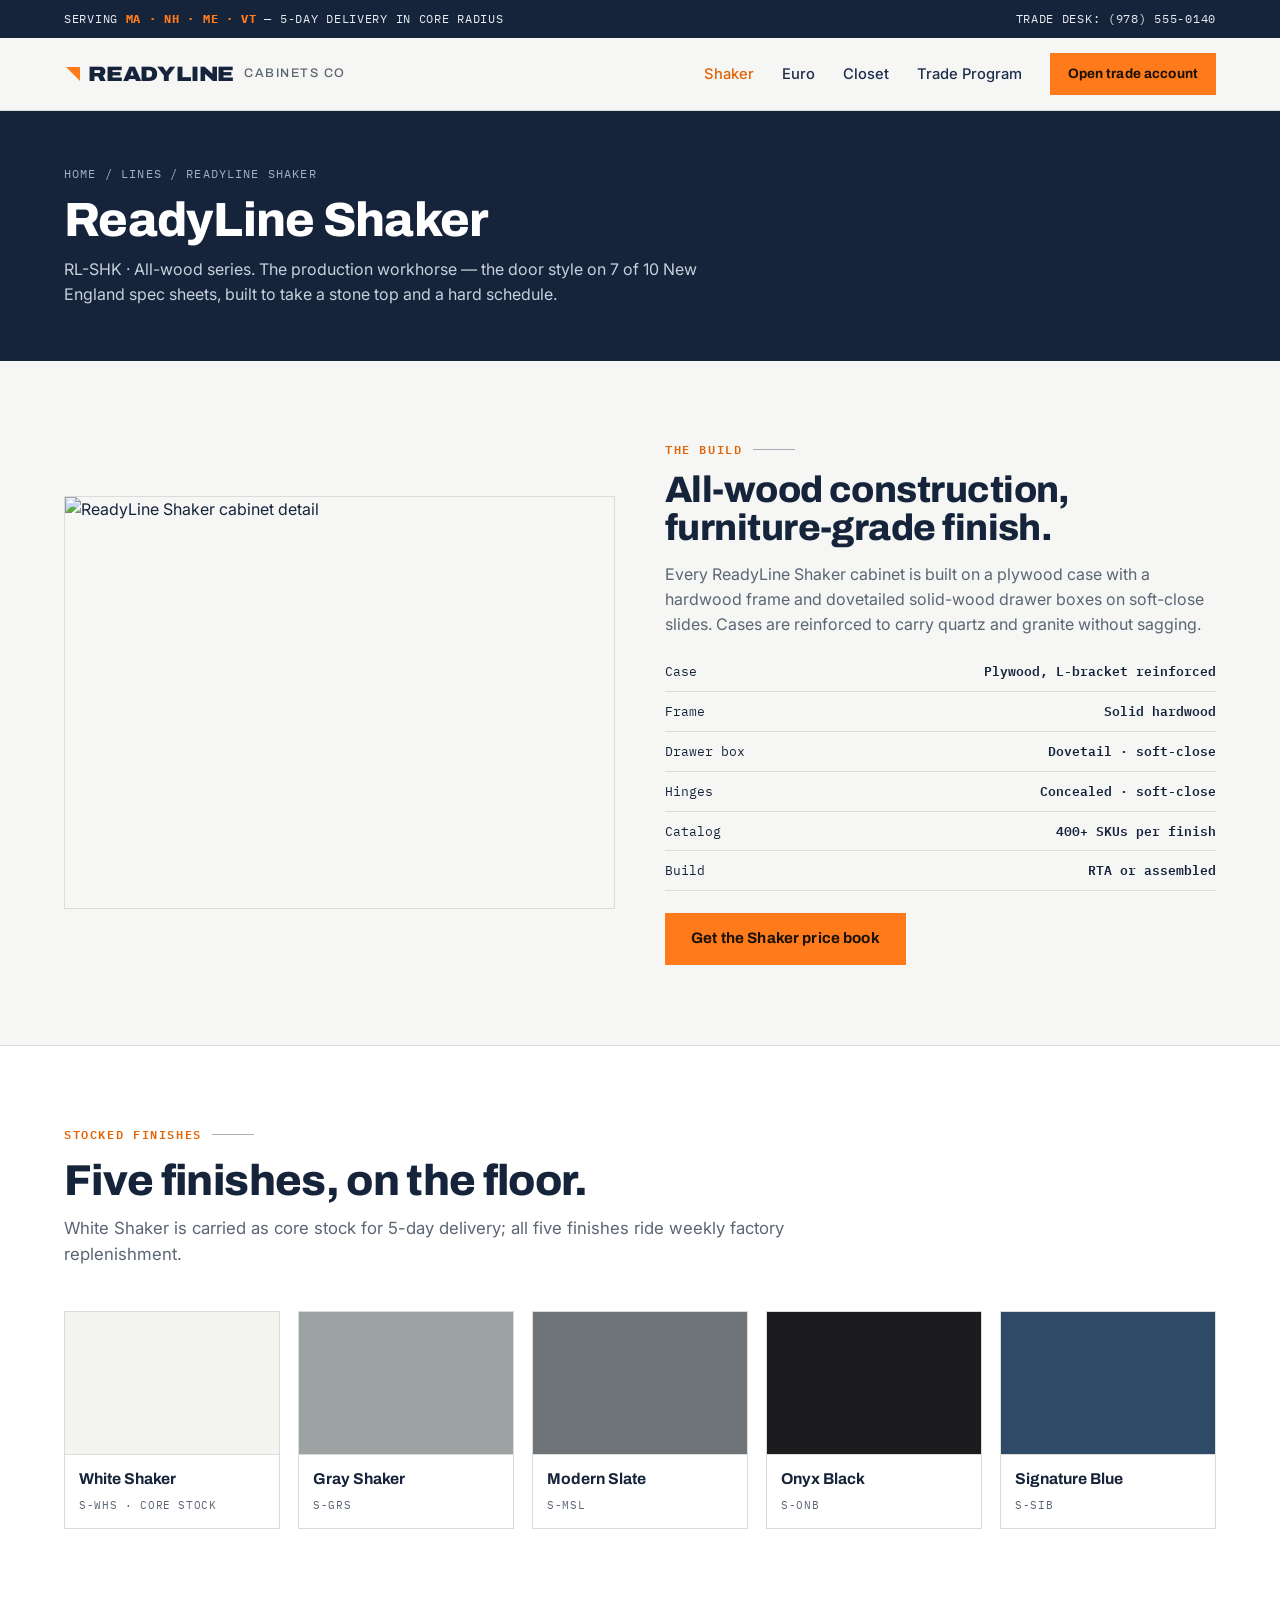
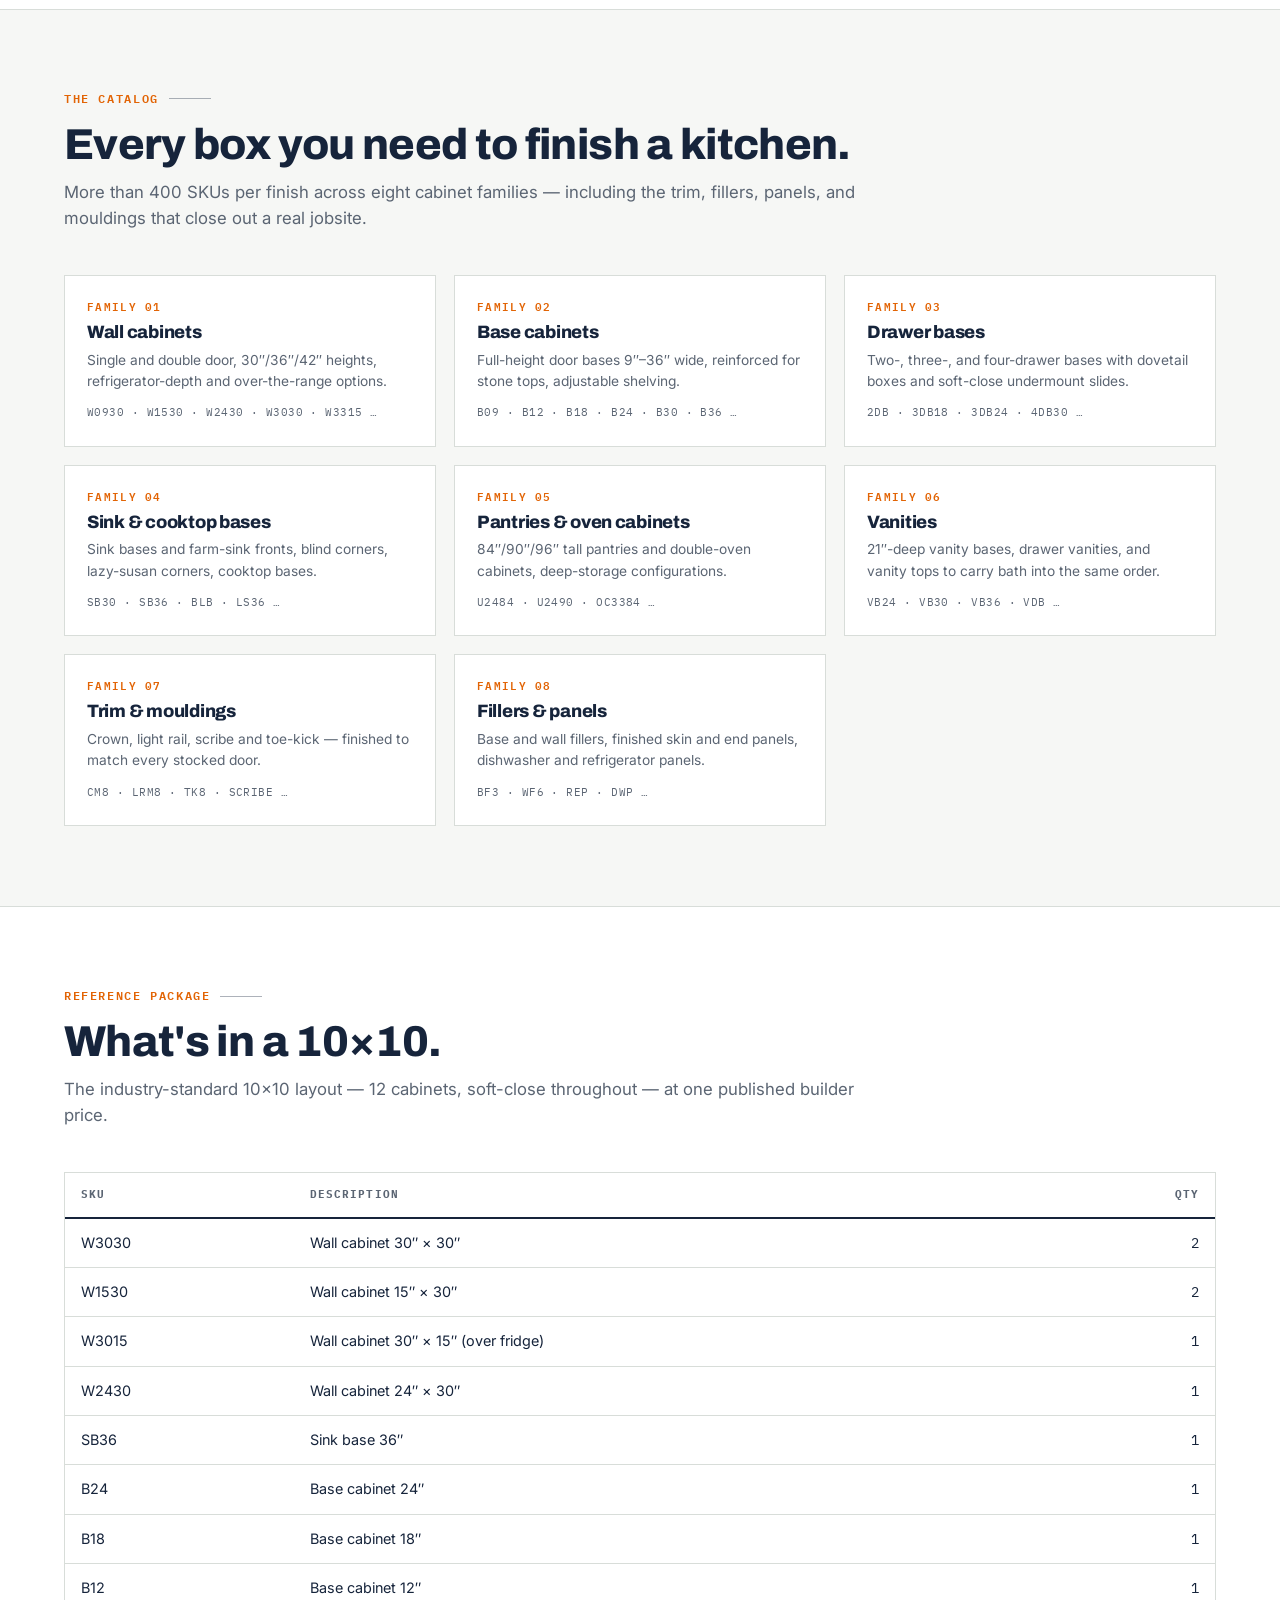
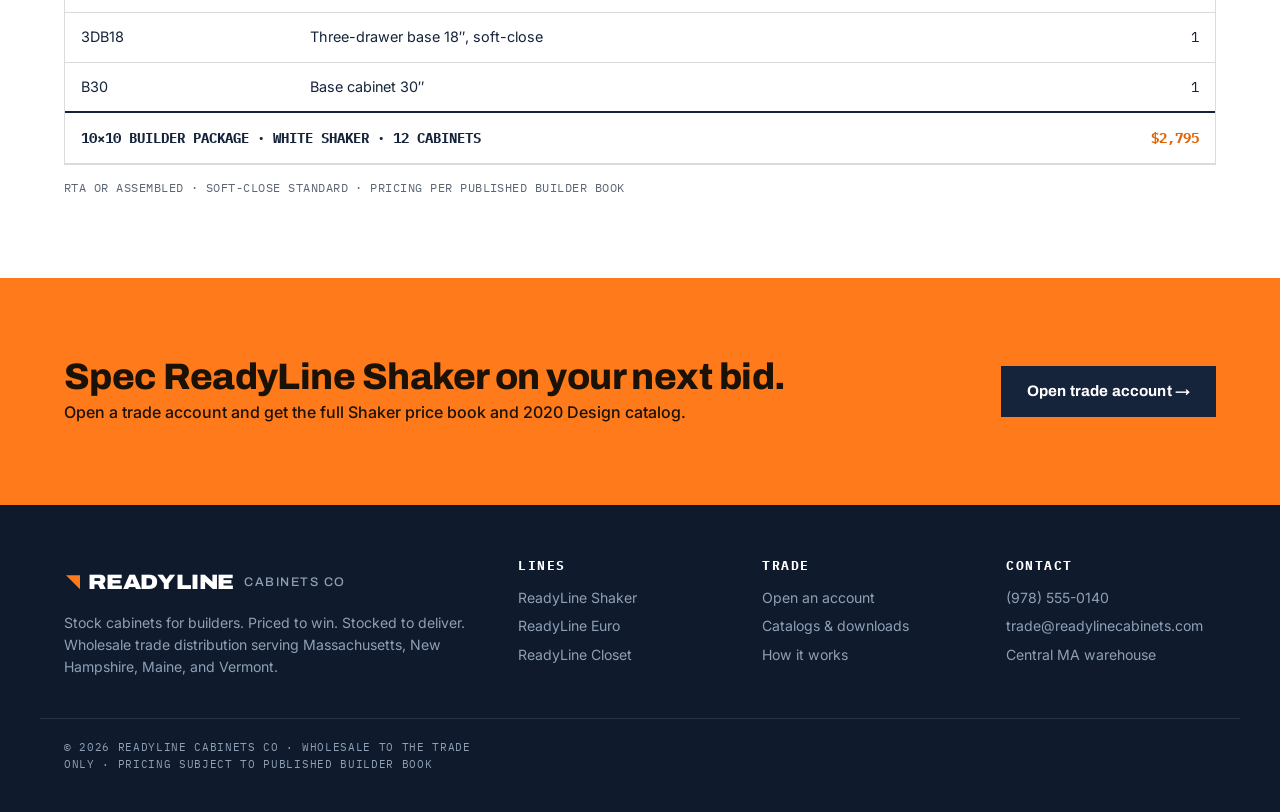
==== shaker.html @ bfcf804e "Add initial shaker.html file with content" ====
<!DOCTYPE html>
<html lang="en">
<head>
<meta charset="UTF-8">
<meta name="viewport" content="width=device-width, initial-scale=1.0">
<title>ReadyLine Shaker — All-Wood Cabinet Line | ReadyLine Cabinets Co</title>
<meta name="description" content="ReadyLine Shaker: all-wood plywood-case cabinets with dovetail drawers and soft-close hardware, in five stocked finishes. 400+ SKUs per finish. 10×10 from $2,795.">
<link rel="preconnect" href="https://fonts.googleapis.com">
<link rel="preconnect" href="https://fonts.gstatic.com" crossorigin>
<link href="https://fonts.googleapis.com/css2?family=Archivo:wdth,wght@75..125,400..900&family=Inter:wght@400;500;600&family=IBM+Plex+Mono:wght@400;500;600&display=swap" rel="stylesheet">
<link rel="stylesheet" href="style.css">
</head>
<body>

<div class="util">
  <div class="wrap">
    <div>SERVING <b>MA · NH · ME · VT</b> — 5-DAY DELIVERY IN CORE RADIUS</div>
    <div class="right mono"><a href="tel:+19785550140">TRADE DESK: (978) 555-0140</a></div>
  </div>
</div>

<nav>
  <div class="wrap">
    <a class="logo" href="index.html"><span class="tick"></span>READYLINE<span>CABINETS CO</span></a>
    <div class="navlinks">
      <a href="shaker.html" class="active">Shaker</a>
      <a href="euro.html">Euro</a>
      <a href="closet.html">Closet</a>
      <a href="trade.html">Trade Program</a>
      <a class="btn btn-orange btn-sm" href="trade.html#account">Open trade account</a>
    </div>
  </div>
</nav>

<section class="pintro">
  <div class="wrap">
    <div class="crumb"><a href="index.html">Home</a> / Lines / ReadyLine Shaker</div>
    <h1>ReadyLine Shaker</h1>
    <p>RL-SHK · All-wood series. The production workhorse — the door style on 7 of 10 New England spec sheets, built to take a stone top and a hard schedule.</p>
  </div>
</section>

<section>
  <div class="wrap">
    <div class="split">
      <div class="pic"><img src="https://d8j0ntlcm91z4.cloudfront.net/user_3DdZ4EmGZwOFrPqo15FUIRkdeqv/hf_20260612_070105_70d6ec58-5614-4452-97a3-c5f49c88b384_min.webp" alt="ReadyLine Shaker cabinet detail"></div>
      <div class="txt">
        <div class="eyebrow">The Build</div>
        <h2>All-wood construction, furniture-grade finish.</h2>
        <p>Every ReadyLine Shaker cabinet is built on a plywood case with a hardwood frame and dovetailed solid-wood drawer boxes on soft-close slides. Cases are reinforced to carry quartz and granite without sagging.</p>
        <ul>
          <li><span>Case</span><span>Plywood, L-bracket reinforced</span></li>
          <li><span>Frame</span><span>Solid hardwood</span></li>
          <li><span>Drawer box</span><span>Dovetail · soft-close</span></li>
          <li><span>Hinges</span><span>Concealed · soft-close</span></li>
          <li><span>Catalog</span><span>400+ SKUs per finish</span></li>
          <li><span>Build</span><span>RTA or assembled</span></li>
        </ul>
        <a class="btn btn-orange" href="trade.html#account">Get the Shaker price book</a>
      </div>
    </div>
  </div>
</section>

<section style="background:var(--card);border-top:1px solid var(--line);border-bottom:1px solid var(--line)">
  <div class="wrap">
    <div class="sec-head">
      <div class="eyebrow">Stocked Finishes</div>
      <h2>Five finishes, on the floor.</h2>
      <p>White Shaker is carried as core stock for 5-day delivery; all five finishes ride weekly factory replenishment.</p>
    </div>
    <div class="fin-grid">
      <div class="fin"><div class="sw" style="background:#F4F4F0"></div><div class="nm"><b>White Shaker</b><small>S-WHS · Core stock</small></div></div>
      <div class="fin"><div class="sw" style="background:#9DA2A3"></div><div class="nm"><b>Gray Shaker</b><small>S-GRS</small></div></div>
      <div class="fin"><div class="sw" style="background:#6E7478"></div><div class="nm"><b>Modern Slate</b><small>S-MSL</small></div></div>
      <div class="fin"><div class="sw" style="background:#1C1C1E"></div><div class="nm"><b>Onyx Black</b><small>S-ONB</small></div></div>
      <div class="fin"><div class="sw" style="background:#2E4A66"></div><div class="nm"><b>Signature Blue</b><small>S-SIB</small></div></div>
    </div>
  </div>
</section>

<section>
  <div class="wrap">
    <div class="sec-head">
      <div class="eyebrow">The Catalog</div>
      <h2>Every box you need to finish a kitchen.</h2>
      <p>More than 400 SKUs per finish across eight cabinet families — including the trim, fillers, panels, and mouldings that close out a real jobsite.</p>
    </div>
    <div class="cats">
      <div class="cat"><div class="k">FAMILY 01</div><h4>Wall cabinets</h4><p>Single and double door, 30″/36″/42″ heights, refrigerator-depth and over-the-range options.</p><div class="skus">W0930 · W1530 · W2430 · W3030 · W3315 …</div></div>
      <div class="cat"><div class="k">FAMILY 02</div><h4>Base cabinets</h4><p>Full-height door bases 9″–36″ wide, reinforced for stone tops, adjustable shelving.</p><div class="skus">B09 · B12 · B18 · B24 · B30 · B36 …</div></div>
      <div class="cat"><div class="k">FAMILY 03</div><h4>Drawer bases</h4><p>Two-, three-, and four-drawer bases with dovetail boxes and soft-close undermount slides.</p><div class="skus">2DB · 3DB18 · 3DB24 · 4DB30 …</div></div>
      <div class="cat"><div class="k">FAMILY 04</div><h4>Sink &amp; cooktop bases</h4><p>Sink bases and farm-sink fronts, blind corners, lazy-susan corners, cooktop bases.</p><div class="skus">SB30 · SB36 · BLB · LS36 …</div></div>
      <div class="cat"><div class="k">FAMILY 05</div><h4>Pantries &amp; oven cabinets</h4><p>84″/90″/96″ tall pantries and double-oven cabinets, deep-storage configurations.</p><div class="skus">U2484 · U2490 · OC3384 …</div></div>
      <div class="cat"><div class="k">FAMILY 06</div><h4>Vanities</h4><p>21″-deep vanity bases, drawer vanities, and vanity tops to carry bath into the same order.</p><div class="skus">VB24 · VB30 · VB36 · VDB …</div></div>
      <div class="cat"><div class="k">FAMILY 07</div><h4>Trim &amp; mouldings</h4><p>Crown, light rail, scribe and toe-kick — finished to match every stocked door.</p><div class="skus">CM8 · LRM8 · TK8 · SCRIBE …</div></div>
      <div class="cat"><div class="k">FAMILY 08</div><h4>Fillers &amp; panels</h4><p>Base and wall fillers, finished skin and end panels, dishwasher and refrigerator panels.</p><div class="skus">BF3 · WF6 · REP · DWP …</div></div>
    </div>
  </div>
</section>

<section style="background:var(--card);border-top:1px solid var(--line)">
  <div class="wrap">
    <div class="sec-head">
      <div class="eyebrow">Reference Package</div>
      <h2>What's in a 10×10.</h2>
      <p>The industry-standard 10×10 layout — 12 cabinets, soft-close throughout — at one published builder price.</p>
    </div>
    <div class="tbl-wrap">
      <table class="spec">
        <thead><tr><th>SKU</th><th>Description</th><th class="r">Qty</th></tr></thead>
        <tbody>
          <tr><td>W3030</td><td>Wall cabinet 30″ × 30″</td><td class="r">2</td></tr>
          <tr><td>W1530</td><td>Wall cabinet 15″ × 30″</td><td class="r">2</td></tr>
          <tr><td>W3015</td><td>Wall cabinet 30″ × 15″ (over fridge)</td><td class="r">1</td></tr>
          <tr><td>W2430</td><td>Wall cabinet 24″ × 30″</td><td class="r">1</td></tr>
          <tr><td>SB36</td><td>Sink base 36″</td><td class="r">1</td></tr>
          <tr><td>B24</td><td>Base cabinet 24″</td><td class="r">1</td></tr>
          <tr><td>B18</td><td>Base cabinet 18″</td><td class="r">1</td></tr>
          <tr><td>B12</td><td>Base cabinet 12″</td><td class="r">1</td></tr>
          <tr><td>3DB18</td><td>Three-drawer base 18″, soft-close</td><td class="r">1</td></tr>
          <tr><td>B30</td><td>Base cabinet 30″</td><td class="r">1</td></tr>
        </tbody>
        <tfoot><tr><td colspan="2">10×10 BUILDER PACKAGE · WHITE SHAKER · 12 CABINETS</td><td class="r">$2,795</td></tr></tfoot>
      </table>
    </div>
    <p class="mono" style="font-size:.74rem;color:var(--slate);margin-top:14px;letter-spacing:.04em">RTA OR ASSEMBLED · SOFT-CLOSE STANDARD · PRICING PER PUBLISHED BUILDER BOOK</p>
  </div>
</section>

<section class="band">
  <div class="wrap">
    <div><h2>Spec ReadyLine Shaker on your next bid.</h2><p>Open a trade account and get the full Shaker price book and 2020 Design catalog.</p></div>
    <a class="btn" href="trade.html#account">Open trade account →</a>
  </div>
</section>

<footer>
  <div class="wrap">
    <div>
      <a class="logo" href="index.html"><span class="tick"></span>READYLINE<span style="color:#8FA0B6">CABINETS CO</span></a>
      <p style="margin-top:14px;max-width:30rem">Stock cabinets for builders. Priced to win. Stocked to deliver. Wholesale trade distribution serving Massachusetts, New Hampshire, Maine, and Vermont.</p>
    </div>
    <div><h4>Lines</h4><a href="shaker.html">ReadyLine Shaker</a><a href="euro.html">ReadyLine Euro</a><a href="closet.html">ReadyLine Closet</a></div>
    <div><h4>Trade</h4><a href="trade.html#account">Open an account</a><a href="trade.html#catalogs">Catalogs &amp; downloads</a><a href="trade.html#how">How it works</a></div>
    <div><h4>Contact</h4><a href="tel:+19785550140">(978) 555-0140</a><a href="mailto:trade@readylinecabinets.com">trade@readylinecabinets.com</a><a href="trade.html#contact">Central MA warehouse</a></div>
  </div>
  <div class="wrap foot-note">© 2026 READYLINE CABINETS CO · WHOLESALE TO THE TRADE ONLY · PRICING SUBJECT TO PUBLISHED BUILDER BOOK</div>
</footer>
</body>
</html>
---- style.css ----
/* ReadyLine Cabinets Co — shared stylesheet
   Brand: steel navy + safety orange + cool paper white, industrial cut-sheet aesthetic */
:root{
  --ink:#16243B; --ink2:#1E2F4D; --paper:#F6F7F5; --card:#FFFFFF;
  --line:#D8DDD9; --slate:#5B6573; --accent:#FF7A1A; --accent-d:#E26405;
  --ok:#1E7F4F; --foot:#0F1A2C; --hi:#FFF4EA;
  --disp:'Archivo',sans-serif; --body:'Inter',sans-serif; --mono:'IBM Plex Mono',monospace;
}
*{margin:0;padding:0;box-sizing:border-box}
html{scroll-behavior:smooth}
body{font-family:var(--body);color:var(--ink);background:var(--paper);line-height:1.55;font-size:16px}
img{max-width:100%;display:block}
a{color:inherit;text-decoration:none}
.wrap{max-width:1200px;margin:0 auto;padding:0 24px}
.mono{font-family:var(--mono)}
h1,h2,h3,h4{font-family:var(--disp);font-weight:800;line-height:1.05;letter-spacing:-.015em}
section{padding:80px 0}
.eyebrow{font-family:var(--mono);font-size:.72rem;font-weight:600;letter-spacing:.14em;text-transform:uppercase;color:var(--accent-d);display:flex;align-items:center;gap:10px}
.eyebrow::after{content:"";flex:0 0 42px;height:1px;background:var(--ink);opacity:.35}
.eyebrow.light{color:var(--accent)}
.eyebrow.light::after{background:#fff;opacity:.3}
.sec-head{max-width:50rem;margin-bottom:44px}
.sec-head h2{font-size:clamp(1.9rem,3.4vw,2.7rem);margin:14px 0 12px}
.sec-head p{color:var(--slate);font-size:1.05rem}
.btn{display:inline-block;font-family:var(--disp);font-weight:700;font-size:.95rem;letter-spacing:.01em;cursor:pointer;border:none;padding:14px 26px;transition:transform .15s ease,background .15s ease,color .15s ease}
.btn-orange{background:var(--accent);color:#1A1206}
.btn-orange:hover{background:var(--accent-d);color:#fff;transform:translateY(-1px)}
.btn-ghost{background:transparent;color:var(--ink);box-shadow:inset 0 0 0 2px var(--ink)}
.btn-ghost:hover{background:var(--ink);color:#fff}
.btn-ghost.light{color:#fff;box-shadow:inset 0 0 0 2px rgba(255,255,255,.6)}
.btn-ghost.light:hover{background:#fff;color:var(--ink)}
.btn-sm{padding:10px 18px;font-size:.85rem}
.reveal{opacity:0;transform:translateY(18px);transition:opacity .6s ease,transform .6s ease}
.reveal.in{opacity:1;transform:none}
@media (prefers-reduced-motion: reduce){.reveal{opacity:1;transform:none;transition:none}}

/* ---------- utility bar ---------- */
.util{background:var(--ink);color:#E9EDF3;font-family:var(--mono);font-size:.74rem;letter-spacing:.06em}
.util .wrap{display:flex;justify-content:space-between;align-items:center;height:38px}
.util b{color:var(--accent)}
@media(max-width:640px){.util .right{display:none}}

/* ---------- nav ---------- */
nav{position:sticky;top:0;z-index:50;background:rgba(246,247,245,.92);backdrop-filter:blur(8px);border-bottom:1px solid var(--line)}
nav .wrap{display:flex;align-items:center;justify-content:space-between;height:72px}
.logo{font-family:var(--disp);font-weight:900;font-stretch:115%;font-size:1.3rem;letter-spacing:-.01em;display:flex;align-items:center;gap:8px}
.logo .tick{width:14px;height:14px;background:var(--accent);clip-path:polygon(0 0,100% 0,100% 100%)}
.logo span{color:var(--slate);font-weight:500;font-stretch:100%;font-size:.78rem;letter-spacing:.12em;margin-left:2px}
.navlinks{display:flex;gap:28px;align-items:center}
.navlinks a:not(.btn){font-size:.92rem;font-weight:500;color:var(--ink2)}
.navlinks a:not(.btn):hover,.navlinks a.active{color:var(--accent-d)}
@media(max-width:920px){.navlinks a:not(.btn){display:none}}

/* ---------- hero (generic) ---------- */
.hero{position:relative;color:#fff;overflow:hidden}
.hero .bg{position:absolute;inset:0;z-index:0}
.hero .bg img{width:100%;height:100%;object-fit:cover}
.hero .bg::after{content:"";position:absolute;inset:0;background:linear-gradient(90deg,rgba(15,21,33,.92) 0%,rgba(15,21,33,.74) 42%,rgba(15,21,33,.30) 100%)}
.hero .wrap{position:relative;z-index:1;padding:96px 24px}
.hero.tall .wrap{padding:130px 24px}
.hero h1{font-size:clamp(2.4rem,5vw,3.8rem);font-stretch:108%;max-width:18ch}
.hero h1 .price{color:var(--accent)}
.hero p.lede{margin:20px 0 28px;font-size:1.1rem;color:#D6DCE6;max-width:36rem}
.hero .ctas{display:flex;gap:14px;flex-wrap:wrap}
.hero .states{margin-top:30px;font-family:var(--mono);font-size:.76rem;letter-spacing:.1em;color:#9FB0C6}
.hero .states b{color:#fff}

/* ---------- trust strip ---------- */
.strip{background:var(--ink);color:#fff}
.strip .wrap{display:grid;grid-template-columns:repeat(4,1fr)}
.strip .cell{padding:24px 20px;border-left:1px solid rgba(255,255,255,.12)}
.strip .cell:first-child{border-left:none}
.strip .num{font-family:var(--disp);font-weight:800;font-size:1.5rem;color:var(--accent)}
.strip .cap{font-family:var(--mono);font-size:.7rem;letter-spacing:.1em;color:#ADBACB;text-transform:uppercase;margin-top:4px}
@media(max-width:760px){.strip .wrap{grid-template-columns:repeat(2,1fr)}.strip .cell:nth-child(3){border-left:none}}

/* ---------- lines / cards ---------- */
.lines{display:grid;grid-template-columns:repeat(3,1fr);gap:22px}
.linecard{background:var(--card);border:1px solid var(--line);display:flex;flex-direction:column;transition:transform .18s ease,box-shadow .18s ease}
.linecard:hover{transform:translateY(-4px);box-shadow:0 16px 40px rgba(22,36,59,.12)}
.linecard .pic{aspect-ratio:16/10;overflow:hidden;position:relative}
.linecard .pic img{width:100%;height:100%;object-fit:cover;transition:transform .4s ease}
.linecard:hover .pic img{transform:scale(1.04)}
.linecard .pic .band{position:absolute;left:0;top:0;height:7px;width:100%}
.lc-pad{padding:24px 24px 26px;display:flex;flex-direction:column;flex:1}
.lc-code{font-family:var(--mono);font-size:.7rem;letter-spacing:.14em;color:var(--slate)}
.linecard h3{font-size:1.4rem;margin:8px 0 10px;font-stretch:106%}
.linecard p{font-size:.92rem;color:var(--slate)}
.lc-foot{margin-top:auto;padding-top:20px;display:flex;justify-content:space-between;align-items:center}
.lc-from{font-family:var(--mono);font-size:.74rem;color:var(--slate)}
.lc-from b{display:block;font-family:var(--disp);font-size:1.3rem;color:var(--ink)}
@media(max-width:980px){.lines{grid-template-columns:1fr;max-width:520px;margin:0 auto}}

/* ---------- split feature ---------- */
.split{display:grid;grid-template-columns:1fr 1fr;gap:50px;align-items:center}
.split.rev .txt{order:2}
.split .pic{aspect-ratio:4/3;overflow:hidden;border:1px solid var(--line)}
.split .pic img{width:100%;height:100%;object-fit:cover}
.split h2{font-size:clamp(1.7rem,3vw,2.3rem);margin:12px 0 14px}
.split p{color:var(--slate);margin-bottom:14px}
.split ul{list-style:none;margin:16px 0 22px;font-family:var(--mono);font-size:.84rem}
.split ul li{padding:9px 0;border-bottom:1px solid var(--line);display:flex;justify-content:space-between;gap:18px}
.split ul li span:last-child{color:var(--ink);font-weight:600;text-align:right}
@media(max-width:860px){.split{grid-template-columns:1fr;gap:26px}.split.rev .txt{order:0}}

/* ---------- finishes ---------- */
.fin-grid{display:grid;grid-template-columns:repeat(5,1fr);gap:18px}
.fin{background:var(--card);border:1px solid var(--line)}
.fin .sw{aspect-ratio:3/2;border-bottom:1px solid var(--line)}
.fin .nm{padding:12px 14px}
.fin .nm b{display:block;font-family:var(--disp);font-size:.98rem}
.fin .nm small{font-family:var(--mono);font-size:.68rem;letter-spacing:.06em;color:var(--slate);text-transform:uppercase}
@media(max-width:860px){.fin-grid{grid-template-columns:repeat(3,1fr)}}
@media(max-width:520px){.fin-grid{grid-template-columns:repeat(2,1fr)}}

/* ---------- category grid ---------- */
.cats{display:grid;grid-template-columns:repeat(3,1fr);gap:18px}
.cat{background:var(--card);border:1px solid var(--line);padding:22px 22px 24px;transition:border-color .15s ease}
.cat:hover{border-color:var(--accent)}
.cat .k{font-family:var(--mono);font-size:.68rem;letter-spacing:.12em;color:var(--accent-d);font-weight:600}
.cat h4{font-size:1.12rem;margin:8px 0 8px}
.cat p{font-size:.86rem;color:var(--slate)}
.cat .skus{margin-top:12px;font-family:var(--mono);font-size:.7rem;color:var(--slate);letter-spacing:.04em}
@media(max-width:860px){.cats{grid-template-columns:repeat(2,1fr)}}
@media(max-width:520px){.cats{grid-template-columns:1fr}}

/* ---------- spec table ---------- */
.tbl-wrap{overflow-x:auto;border:1px solid var(--line);background:var(--card)}
table.spec{width:100%;border-collapse:collapse;font-size:.9rem}
.spec th,.spec td{padding:13px 16px;text-align:left;border-bottom:1px solid var(--line)}
.spec thead th{font-family:var(--mono);font-size:.7rem;letter-spacing:.1em;text-transform:uppercase;color:var(--slate);border-bottom:2px solid var(--ink)}
.spec td.r,.spec th.r{text-align:right;font-family:var(--mono)}
.spec tbody tr:hover{background:var(--hi)}
.spec tfoot td{padding:14px 16px;font-weight:700;border-top:2px solid var(--ink);font-family:var(--mono)}
.spec tfoot td.r{color:var(--accent-d)}

/* ---------- steps ---------- */
.steps{display:grid;grid-template-columns:repeat(4,1fr);gap:22px}
.step{border-top:3px solid var(--ink);padding-top:18px}
.step .k{font-family:var(--mono);font-size:.72rem;letter-spacing:.12em;color:var(--accent-d);font-weight:600}
.step h3{font-size:1.1rem;margin:8px 0 8px}
.step p{font-size:.9rem;color:var(--slate)}
@media(max-width:860px){.steps{grid-template-columns:repeat(2,1fr)}}
@media(max-width:520px){.steps{grid-template-columns:1fr}}

/* ---------- callout band w/ image ---------- */
.callout{position:relative;color:#fff;overflow:hidden;background:var(--ink)}
.callout .bg{position:absolute;inset:0;z-index:0;opacity:.28}
.callout .bg img{width:100%;height:100%;object-fit:cover}
.callout .wrap{position:relative;z-index:1;display:grid;grid-template-columns:1.1fr .9fr;gap:40px;align-items:center}
.callout h2{font-size:clamp(1.8rem,3vw,2.5rem);margin-bottom:14px}
.callout p{color:#C7D0DC;max-width:34rem}
.callout .nums{display:grid;grid-template-columns:1fr 1fr;gap:22px}
.callout .nums .n{font-family:var(--disp);font-weight:800;font-size:2rem;color:var(--accent)}
.callout .nums .l{font-family:var(--mono);font-size:.72rem;letter-spacing:.08em;color:#ADBACB;text-transform:uppercase;margin-top:2px}
@media(max-width:860px){.callout .wrap{grid-template-columns:1fr;gap:26px}}

/* ---------- compare table ---------- */
.cmp-scroll{overflow-x:auto}
table.cmp{width:100%;border-collapse:collapse;font-size:.92rem;background:var(--card);border:1px solid var(--line)}
.cmp th,.cmp td{padding:15px 16px;text-align:left;border-bottom:1px solid var(--line)}
.cmp thead th{font-family:var(--mono);font-size:.72rem;letter-spacing:.1em;text-transform:uppercase;color:var(--slate);border-bottom:2px solid var(--ink)}
.cmp .rl{background:var(--hi);border-left:3px solid var(--accent);font-weight:600}
.cmp td.y{color:var(--ok);font-weight:600}
.cmp td.n{color:#B23B3B}

/* ---------- cta band ---------- */
.band{background:var(--accent);color:#1A1206}
.band .wrap{display:flex;justify-content:space-between;align-items:center;gap:30px;flex-wrap:wrap}
.band h2{font-size:clamp(1.6rem,3vw,2.3rem)}
.band p{font-weight:500;margin-top:4px}
.band .btn{background:var(--ink);color:#fff}
.band .btn:hover{background:#0D1626}

/* ---------- service area ---------- */
.area{background:var(--ink);color:#fff}
.area .sec-head p{color:#ADBACB}
.stgrid{display:grid;grid-template-columns:repeat(4,1fr);gap:18px}
.st{border:1px solid rgba(255,255,255,.16);padding:24px 22px}
.st .ab{font-family:var(--disp);font-weight:900;font-size:2rem;color:var(--accent)}
.st .nm{font-weight:600;margin:2px 0 10px}
.st .dt{font-family:var(--mono);font-size:.74rem;color:#ADBACB;line-height:1.7}
@media(max-width:860px){.stgrid{grid-template-columns:repeat(2,1fr)}}

/* ---------- faq ---------- */
.faq{max-width:820px}
.faq details{border-bottom:1px solid var(--line);padding:6px 0}
.faq summary{cursor:pointer;font-family:var(--disp);font-weight:700;font-size:1.05rem;padding:16px 0;list-style:none;display:flex;justify-content:space-between;align-items:center}
.faq summary::-webkit-details-marker{display:none}
.faq summary::after{content:"+";font-family:var(--mono);color:var(--accent-d);font-size:1.3rem}
.faq details[open] summary::after{content:"\2013"}
.faq p{color:var(--slate);padding:0 0 18px;font-size:.95rem}

/* ---------- downloads ---------- */
.dls{display:grid;grid-template-columns:repeat(3,1fr);gap:18px}
.dl{background:var(--card);border:1px solid var(--line);padding:22px;display:flex;flex-direction:column;gap:8px}
.dl .ic{width:38px;height:38px;background:var(--ink);color:var(--accent);font-family:var(--mono);font-weight:600;font-size:.7rem;display:flex;align-items:center;justify-content:center}
.dl h4{font-size:1.08rem}
.dl p{font-size:.85rem;color:var(--slate);flex:1}
.dl a{font-family:var(--mono);font-size:.78rem;font-weight:600;color:var(--accent-d);letter-spacing:.04em}
@media(max-width:860px){.dls{grid-template-columns:1fr}}

/* ---------- contact ---------- */
.contact-grid{display:grid;grid-template-columns:1fr 1fr;gap:44px}
.cform label{display:block;font-family:var(--mono);font-size:.72rem;letter-spacing:.08em;text-transform:uppercase;color:var(--slate);margin:14px 0 6px}
.cform input,.cform textarea,.cform select{width:100%;padding:12px 14px;border:1px solid var(--line);background:var(--card);font-family:var(--body);font-size:.95rem;color:var(--ink)}
.cform textarea{min-height:110px;resize:vertical}
.cinfo .row{display:flex;gap:12px;padding:16px 0;border-bottom:1px solid var(--line)}
.cinfo .row .k{font-family:var(--mono);font-size:.72rem;letter-spacing:.08em;text-transform:uppercase;color:var(--slate);width:90px;flex:0 0 90px}
.cinfo .row .v{font-weight:500}
@media(max-width:860px){.contact-grid{grid-template-columns:1fr;gap:26px}}

/* ---------- footer ---------- */
footer{background:var(--foot);color:#8FA0B6;padding:54px 0 38px;font-size:.88rem}
footer .wrap{display:grid;grid-template-columns:2fr 1fr 1fr 1fr;gap:34px}
footer .logo{color:#fff}
footer h4{color:#fff;font-size:.8rem;font-family:var(--mono);letter-spacing:.12em;text-transform:uppercase;margin-bottom:14px}
footer a{display:block;margin:7px 0}
footer a:hover{color:var(--accent)}
.foot-note{border-top:1px solid rgba(255,255,255,.1);margin-top:40px;padding-top:20px;font-family:var(--mono);font-size:.7rem;letter-spacing:.06em}
@media(max-width:860px){footer .wrap{grid-template-columns:1fr 1fr}}

/* page intro band (interior pages) */
.pintro{background:var(--ink);color:#fff;padding:54px 0}
.pintro .crumb{font-family:var(--mono);font-size:.72rem;letter-spacing:.1em;color:#9FB0C6;text-transform:uppercase;margin-bottom:12px}
.pintro .crumb a:hover{color:var(--accent)}
.pintro h1{font-size:clamp(2rem,4vw,3rem)}
.pintro p{color:#C7D0DC;max-width:42rem;margin-top:12px}
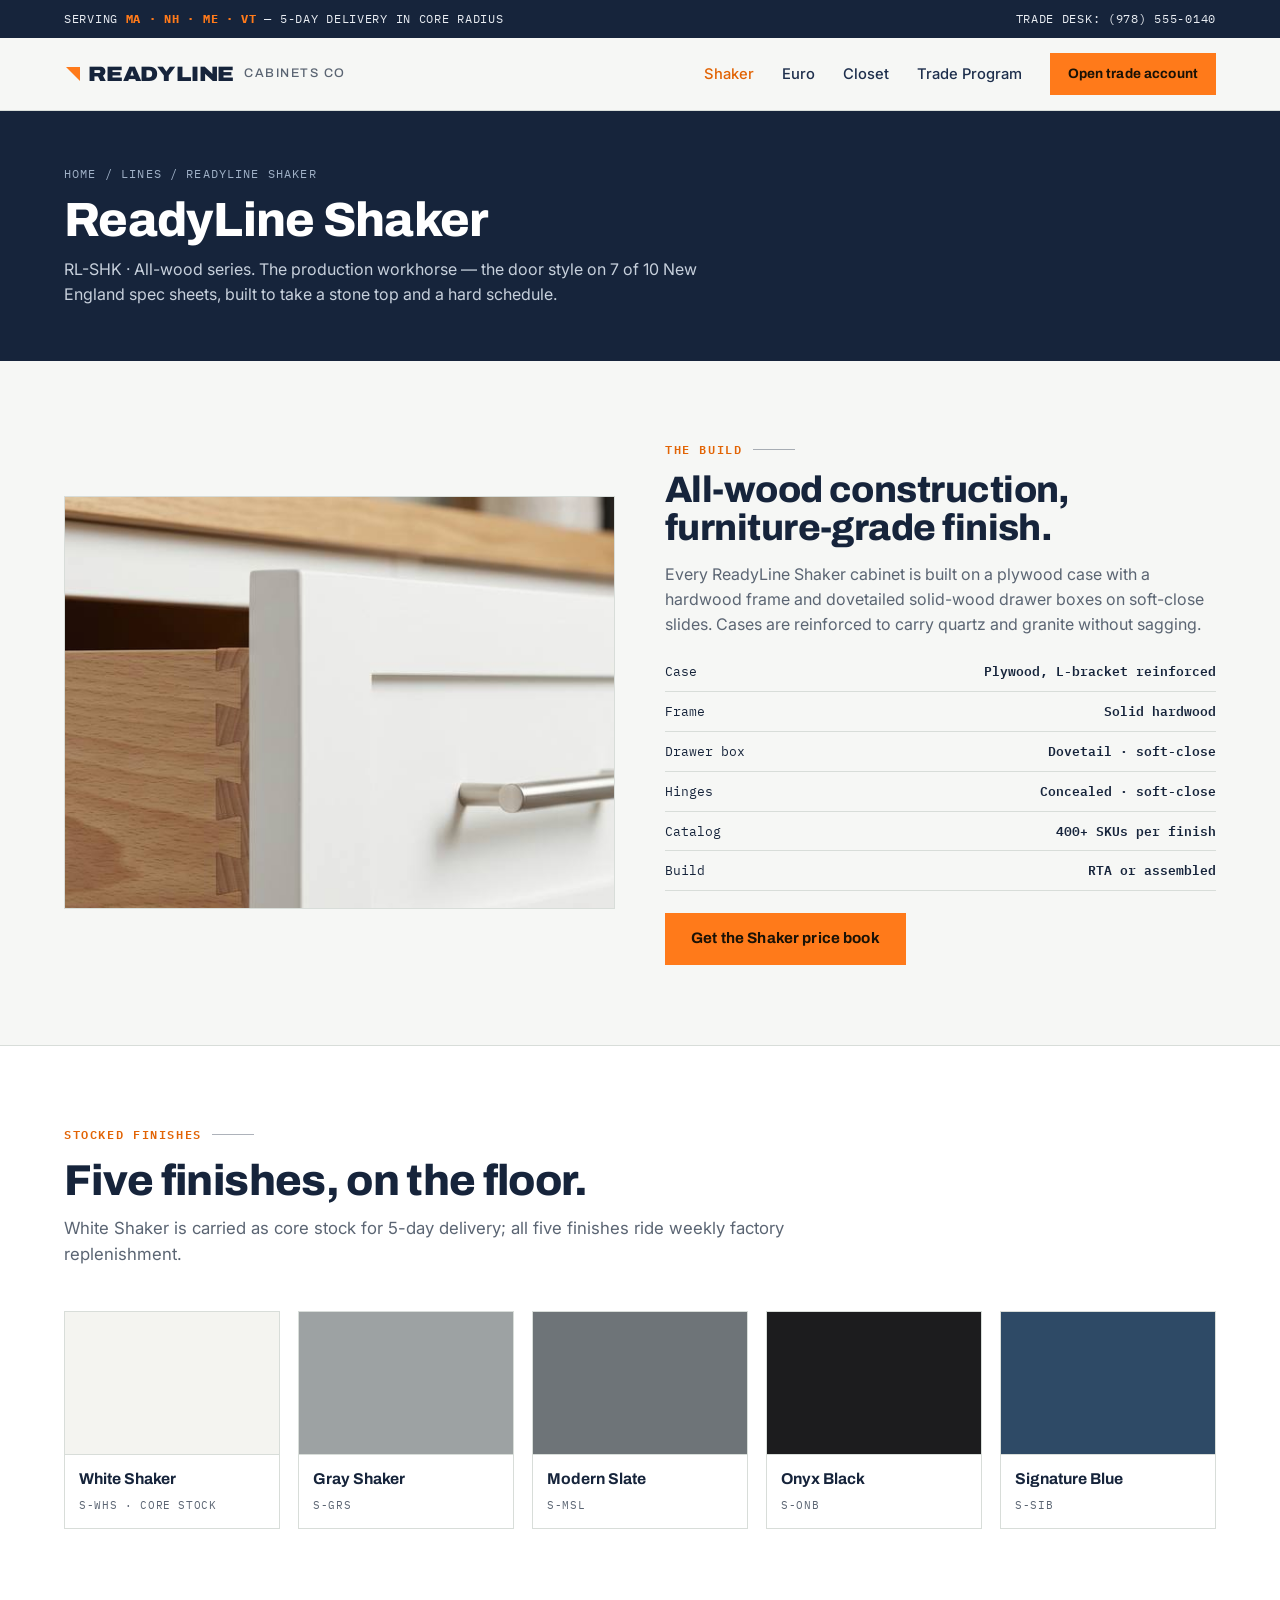
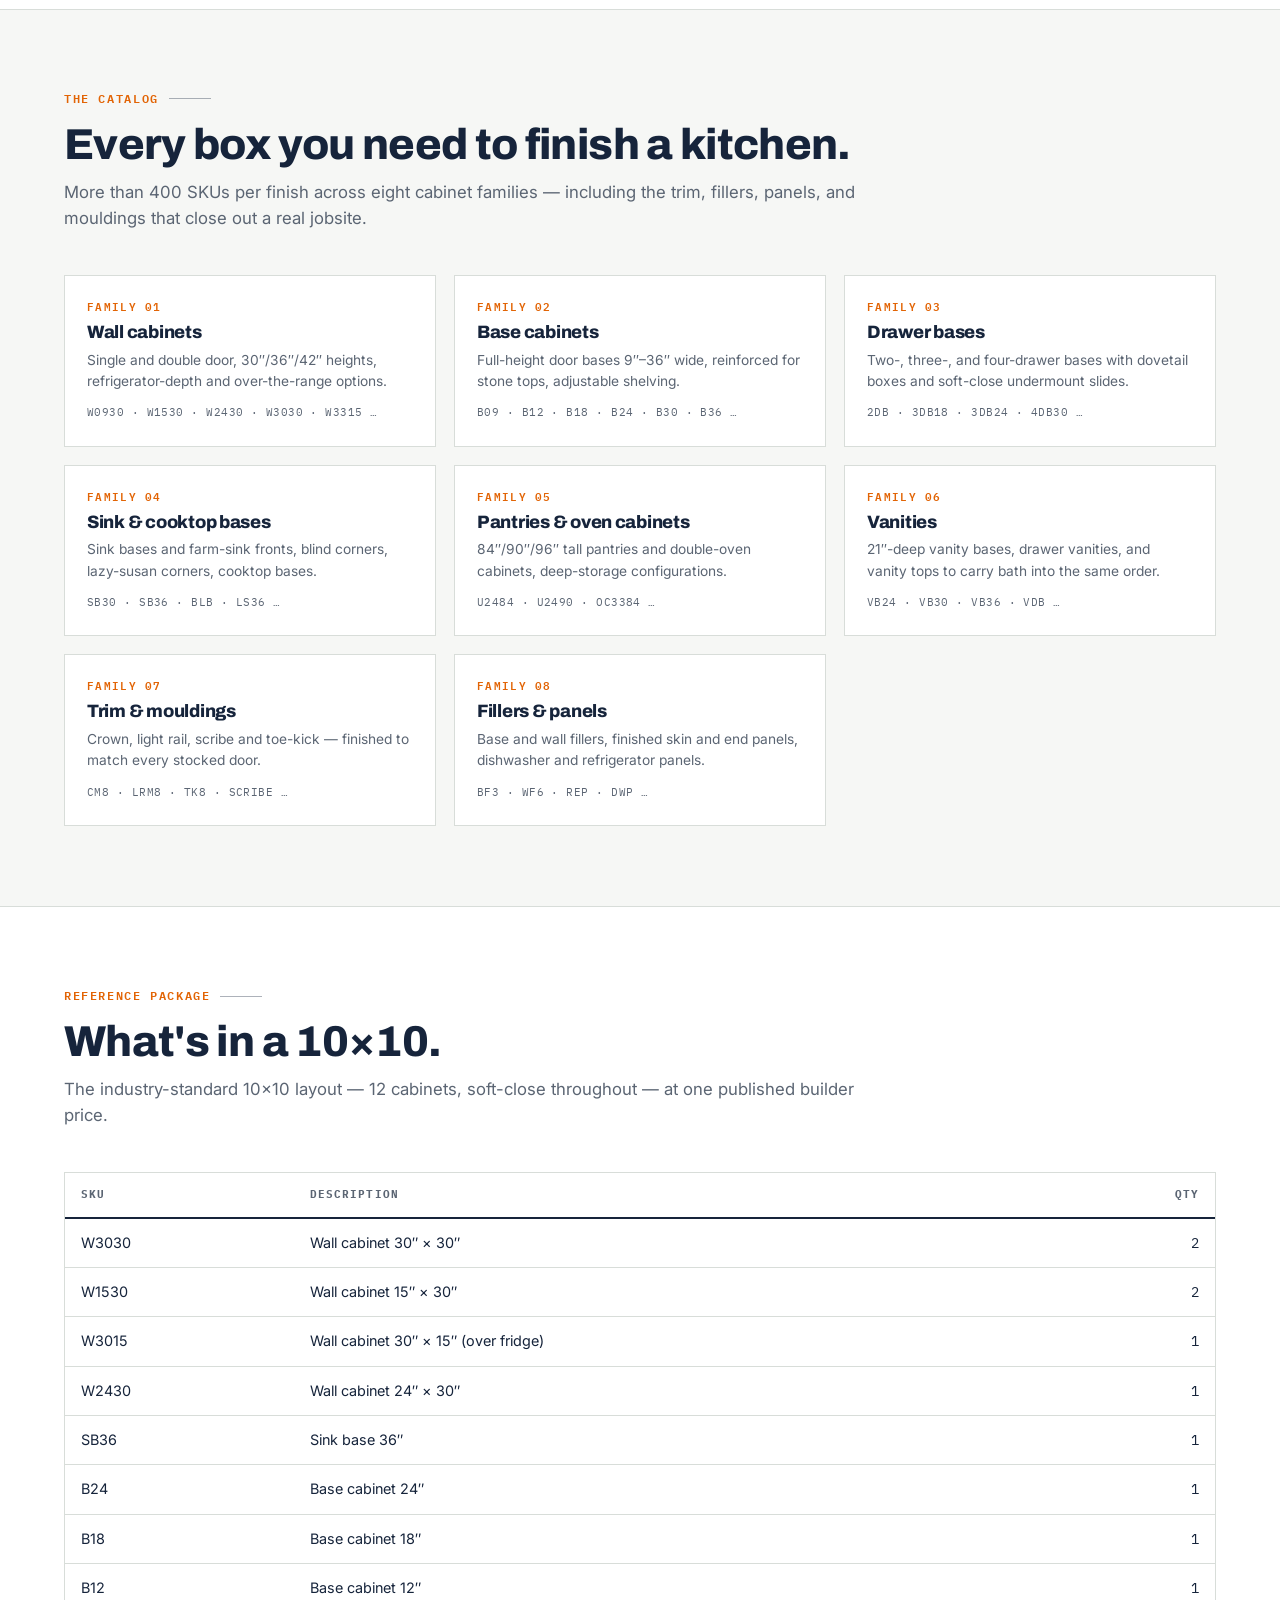
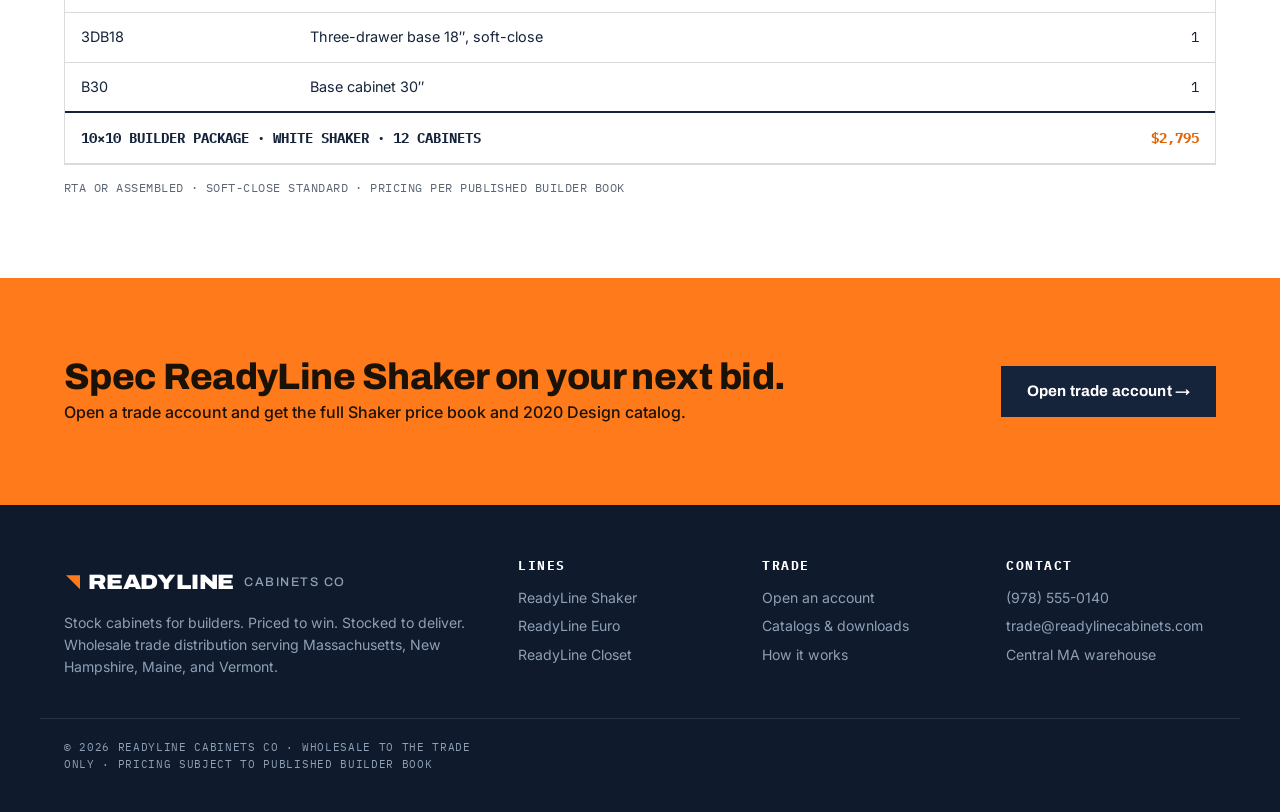
==== commit 1241bc14: "Replace image source with local SVG file" ====
--- a/shaker.html
+++ b/shaker.html
@@ -43,7 +43,7 @@
 <section>
   <div class="wrap">
     <div class="split">
-      <div class="pic"><img src="https://d8j0ntlcm91z4.cloudfront.net/user_3DdZ4EmGZwOFrPqo15FUIRkdeqv/hf_20260612_070105_70d6ec58-5614-4452-97a3-c5f49c88b384_min.webp" alt="ReadyLine Shaker cabinet detail"></div>
+      <div class="pic"><img src="assets/drawer.svg" alt="ReadyLine Shaker cabinet detail"></div>
       <div class="txt">
         <div class="eyebrow">The Build</div>
         <h2>All-wood construction, furniture-grade finish.</h2>
